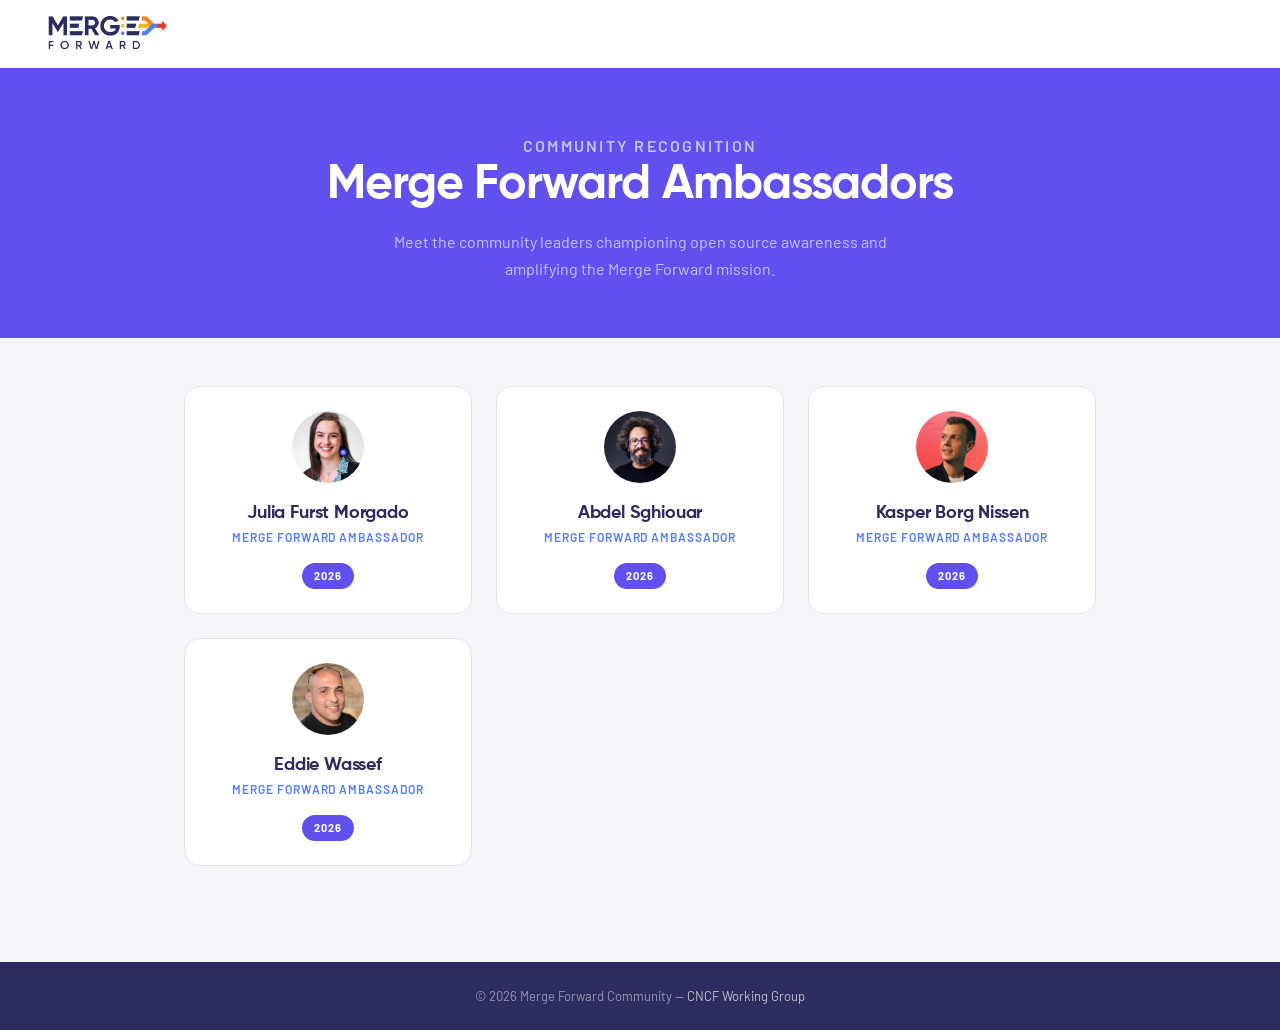
==== index.html @ b0405396 "year cahnged" ====
<!DOCTYPE html>
<html lang="en">
<head>
  <meta charset="UTF-8" />
  <meta name="viewport" content="width=device-width, initial-scale=1.0" />
  <title>Merge Forward — Ambassadors</title>
  <meta name="description" content="Meet the Merge Forward Ambassadors — community leaders championing open source awareness." />
  <link rel="stylesheet" href="css/styles.css" />
  <style>
    .hero {
      background: var(--color-violet);
      padding: 64px var(--space-xl) 56px;
      text-align: center;
    }

    .hero-label {
      font-family: var(--font-body);
      font-weight: 600;
      font-size: 12px;
      letter-spacing: 0.14em;
      text-transform: uppercase;
      color: var(--color-amber);
      margin-bottom: var(--space-md);
    }

    .hero h1 {
      font-family: var(--font-heading);
      font-weight: 700;
      font-size: 48px;
      color: var(--color-white);
      letter-spacing: -0.02em;
      line-height: 1.1;
      margin-bottom: var(--space-md);
    }

    .hero p {
      font-size: 16px;
      color: rgba(255,255,255,0.65);
      max-width: 560px;
      margin: 0 auto;
      line-height: 1.7;
    }

    .ambassadors-grid {
      max-width: 960px;
      margin: 0 auto;
      padding: var(--space-xl) var(--space-lg);
      display: grid;
      grid-template-columns: repeat(auto-fill, minmax(260px, 1fr));
      gap: var(--space-lg);
    }

    .ambassador-card {
      background: var(--color-surface);
      border: 1px solid var(--color-border);
      border-radius: var(--radius-lg);
      padding: var(--space-lg);
      display: flex;
      flex-direction: column;
      align-items: center;
      text-align: center;
      gap: var(--space-md);
      text-decoration: none;
      color: inherit;
      transition: box-shadow 0.2s ease, transform 0.2s ease;
    }

    .ambassador-card:hover {
      box-shadow: var(--shadow-md);
      transform: translateY(-2px);
      text-decoration: none;
    }

    .card-avatar {
      width: 72px;
      height: 72px;
      border-radius: var(--radius-full);
      background: var(--color-navy);
      display: flex;
      align-items: center;
      justify-content: center;
      font-family: var(--font-heading);
      font-weight: 700;
      font-size: 22px;
      color: var(--color-white);
      flex-shrink: 0;
      overflow: hidden;
    }

    .card-avatar img {
      width: 100%;
      height: 100%;
      object-fit: cover;
    }

    .card-name {
      font-family: var(--font-heading);
      font-weight: 700;
      font-size: 18px;
      color: var(--color-navy);
      letter-spacing: -0.01em;
    }

    .card-badge-label {
      font-family: var(--font-body);
      font-size: 12px;
      font-weight: 600;
      letter-spacing: 0.08em;
      text-transform: uppercase;
      color: var(--color-blue);
    }

    .card-pill {
      background: var(--color-violet);
      color: #fff;
      font-family: var(--font-body);
      font-size: 11px;
      font-weight: 700;
      letter-spacing: 0.08em;
      text-transform: uppercase;
      padding: 4px 12px;
      border-radius: var(--radius-full);
    }

    @media (max-width: 480px) {
      .hero h1 { font-size: 32px; }
      .ambassadors-grid { padding: var(--space-lg) var(--space-md); }
    }
  </style>
</head>
<body>

  <!-- HEADER -->
  <header class="site-header">
    <a href="index.html" class="logo">
      <img src="assets/logo.png" alt="Merge Forward" onerror="this.style.display='none'; this.nextElementSibling.style.display='flex';" />
      <span style="display:none; font-family:'Gilroy',sans-serif; font-weight:700; font-size:20px; color:#fff; letter-spacing:-0.01em;">MERGE<span style="color:#547DEF;">→</span>FORWARD</span>
    </a>
  </header>

  <!-- HERO -->
  <section class="hero">
    <p class="hero-label">Community recognition</p>
    <h1>Merge Forward Ambassadors</h1>
    <p>Meet the community leaders championing open source awareness and amplifying the Merge Forward mission.</p>
  </section>

  <!-- AMBASSADOR CARDS -->
  <!-- To add a new ambassador: copy one <a class="ambassador-card"> block and update the fields -->
  <div class="ambassadors-grid">

    <a href="ambassadors/julia-furst-morgado.html" class="ambassador-card">
      <div class="card-avatar">
        <img src="assets/julia-furst.jpeg" alt="Julia Furst Morgado" onerror="this.style.display='none'; this.nextElementSibling.style.display='flex';" />
        <span style="display:none">JF</span>
      </div>
      <div>
        <p class="card-name">Julia Furst Morgado</p>
        <p class="card-badge-label">Merge Forward Ambassador</p>
      </div>
      <span class="card-pill">2026</span>
    </a>

    <a href="ambassadors/abdel-sghiouar.html" class="ambassador-card">
      <div class="card-avatar">
        <img src="assets/Abdel-SGHIOUAR.jpeg" alt="Abdel Sghiouar" onerror="this.style.display='none'; this.nextElementSibling.style.display='flex';" />
        <span style="display:none">AS</span>
      </div>
      <div>
        <p class="card-name">Abdel Sghiouar</p>
        <p class="card-badge-label">Merge Forward Ambassador</p>
      </div>
      <span class="card-pill">2026</span>
    </a>

    <a href="ambassadors/kasper-borg-nissen.html" class="ambassador-card">
      <div class="card-avatar">
        <img src="assets/Kasper-Borg-Nissen.jpeg" alt="Kasper Borg Nissen" onerror="this.style.display='none'; this.nextElementSibling.style.display='flex';" />
        <span style="display:none">KN</span>
      </div>
      <div>
        <p class="card-name">Kasper Borg Nissen</p>
        <p class="card-badge-label">Merge Forward Ambassador</p>
      </div>
      <span class="card-pill">2026</span>
    </a>

    <a href="ambassadors/eddie-wassef.html" class="ambassador-card">
      <div class="card-avatar">
        <img src="assets/Eddie-Wassef.jpeg" alt="Eddie Wassef" onerror="this.style.display='none'; this.nextElementSibling.style.display='flex';" />
        <span style="display:none">EW</span>
      </div>
      <div>
        <p class="card-name">Eddie Wassef</p>
        <p class="card-badge-label">Merge Forward Ambassador</p>
      </div>
      <span class="card-pill">2026</span>
    </a>

    <!-- Add more ambassador cards here -->

  </div>

  <!-- FOOTER -->
  <footer class="site-footer">
    <p>
      &copy; 2026 Merge Forward Community &mdash;
      <a href="https://community.cncf.io/merge-forward-working-group/" target="_blank" rel="noopener">CNCF Working Group</a>
    </p>
  </footer>

</body>
</html>
---- css/styles.css ----
/* ============================================
   MERGE FORWARD — Design System
   ============================================ */

@import url('https://fonts.googleapis.com/css2?family=Barlow:wght@400;600;700&display=swap');

@font-face {
  font-family: 'Gilroy';
  src: url('../fonts/Gilroy-Regular.ttf') format('truetype');
  font-weight: 400;
  font-style: normal;
  font-display: swap;
}

@font-face {
  font-family: 'Gilroy';
  src: url('../fonts/Gilroy-Bold.ttf') format('truetype');
  font-weight: 700;
  font-style: normal;
  font-display: swap;
}

/* ============================================
   CSS VARIABLES — edit here to change branding
   ============================================ */

:root {
  /* Colors */
  --color-navy:    #2C2C5E;
  --color-blue:    #547DEF;
  --color-violet:  #6050EE;
  --color-red:     #EF2621;
  --color-orange:  #F08925;
  --color-amber:   #F1B72C;
  --color-white:   #FFFFFF;
  --color-bg:      #F5F6FA;
  --color-surface: #FFFFFF;
  --color-text:    #1A1A2E;
  --color-muted:   #6B7280;
  --color-border:  #E2E4EC;

  /* Typography */
  --font-heading: 'Gilroy', sans-serif;
  --font-body:    'Barlow', sans-serif;

  /* Spacing */
  --space-xs:  4px;
  --space-sm:  8px;
  --space-md:  16px;
  --space-lg:  24px;
  --space-xl:  48px;

  /* Radii */
  --radius-sm: 4px;
  --radius-md: 8px;
  --radius-lg: 16px;
  --radius-xl: 24px;
  --radius-full: 9999px;

  /* Shadows */
  --shadow-sm: 0 1px 3px rgba(44, 44, 94, 0.08);
  --shadow-md: 0 4px 16px rgba(44, 44, 94, 0.12);
  --shadow-lg: 0 8px 32px rgba(44, 44, 94, 0.16);
}

/* ============================================
   RESET & BASE
   ============================================ */

*, *::before, *::after {
  box-sizing: border-box;
  margin: 0;
  padding: 0;
}

html {
  font-size: 16px;
  -webkit-font-smoothing: antialiased;
  -moz-osx-font-smoothing: grayscale;
}

body {
  font-family: var(--font-body);
  font-weight: 400;
  color: var(--color-text);
  background-color: var(--color-bg);
  line-height: 1.6;
  min-height: 100vh;
}

a {
  color: var(--color-blue);
  text-decoration: none;
  transition: opacity 0.2s ease;
}

a:hover {
  opacity: 0.75;
  text-decoration: underline;
}

/* ============================================
   HEADER
   ============================================ */

.site-header {
  background: var(--color-white);
  box-shadow: 0 1px 8px rgba(44, 44, 94, 0.10);
  padding: var(--space-md) var(--space-xl);
  display: flex;
  align-items: center;
  justify-content: space-between;
}

.site-header .logo {
  display: flex;
  align-items: center;
  gap: var(--space-sm);
  text-decoration: none;
}

.site-header .logo img {
  height: 36px;
  width: auto;
}

/* ============================================
   BADGE ISSUED TO BANNER
   ============================================ */

.issued-banner {
  background: var(--color-white);
  border-bottom: 1px solid var(--color-border);
  padding: var(--space-md) var(--space-xl);
  display: flex;
  align-items: center;
  gap: var(--space-md);
}

.issued-avatar {
  width: 48px;
  height: 48px;
  border-radius: var(--radius-full);
  background: var(--color-bg);
  border: 2px solid var(--color-border);
  display: flex;
  align-items: center;
  justify-content: center;
  flex-shrink: 0;
  overflow: hidden;
}

.issued-avatar img {
  width: 100%;
  height: 100%;
  object-fit: cover;
}

.issued-avatar .avatar-placeholder {
  font-family: var(--font-heading);
  font-weight: 700;
  font-size: 18px;
  color: var(--color-navy);
}

.issued-info {
  flex: 1;
}

.issued-info .issued-to {
  font-size: 15px;
  color: var(--color-text);
}

.issued-info .issued-to strong {
  font-weight: 600;
}

.issued-info .issued-date {
  font-size: 13px;
  color: var(--color-muted);
  margin-top: 2px;
}

.issued-actions {
  display: flex;
  gap: var(--space-sm);
  align-items: center;
}

/* ============================================
   MAIN LAYOUT
   ============================================ */

.main-content {
  max-width: 960px;
  margin: 0 auto;
  padding: var(--space-xl) var(--space-lg);
  display: grid;
  grid-template-columns: 320px 1fr;
  gap: var(--space-xl);
  align-items: start;
}

/* ============================================
   BADGE VISUAL (left column)
   ============================================ */

.badge-visual {
  display: flex;
  flex-direction: column;
  align-items: center;
  gap: var(--space-lg);
}

/* The real badge PNG */
.badge-img {
  width: 280px;
  height: 280px;
  object-fit: contain;
  filter: drop-shadow(0 8px 24px rgba(44, 44, 94, 0.22));
  transition: transform 0.3s ease;
}

.badge-img:hover {
  transform: scale(1.03);
}

/* Share button below badge */
.btn-linkedin {
  display: inline-flex;
  align-items: center;
  gap: var(--space-sm);
  background: #0A66C2;
  color: var(--color-white);
  font-family: var(--font-body);
  font-weight: 600;
  font-size: 14px;
  padding: 10px 20px;
  border-radius: var(--radius-md);
  border: none;
  cursor: pointer;
  text-decoration: none;
  transition: opacity 0.2s ease, transform 0.15s ease;
}

.btn-linkedin:hover {
  opacity: 0.9;
  transform: translateY(-1px);
  text-decoration: none;
  color: var(--color-white);
}

.btn-linkedin svg {
  width: 18px;
  height: 18px;
  fill: currentColor;
  flex-shrink: 0;
}

/* ============================================
   BADGE DETAILS (right column)
   ============================================ */

.badge-details {
  display: flex;
  flex-direction: column;
  gap: var(--space-lg);
}

.badge-main-title {
  font-family: var(--font-heading);
  font-weight: 700;
  font-size: 36px;
  color: var(--color-navy);
  line-height: 1.15;
  letter-spacing: -0.02em;
}

.badge-issuer {
  font-family: var(--font-body);
  font-size: 15px;
  color: var(--color-muted);
  display: flex;
  align-items: center;
  gap: var(--space-xs);
}

.badge-issuer a {
  color: var(--color-blue);
  font-weight: 600;
}

.badge-description {
  font-family: var(--font-body);
  font-size: 15px;
  color: var(--color-text);
  line-height: 1.75;
  border-top: 1px solid var(--color-border);
  padding-top: var(--space-lg);
}

.badge-description a {
  color: var(--color-blue);
  font-weight: 600;
}

/* ============================================
   SECTION BLOCKS (Skills, Earning Criteria)
   ============================================ */

.badge-section {
  border-top: 1px solid var(--color-border);
  padding-top: var(--space-lg);
}

.badge-section h2 {
  font-family: var(--font-heading);
  font-weight: 700;
  font-size: 18px;
  color: var(--color-navy);
  margin-bottom: var(--space-md);
  letter-spacing: -0.01em;
}

/* Skills tags */
.skills-list {
  display: flex;
  flex-wrap: wrap;
  gap: var(--space-sm);
  list-style: none;
}

.skill-tag {
  font-family: var(--font-body);
  font-size: 13px;
  font-weight: 600;
  color: var(--color-navy);
  background: var(--color-bg);
  border: 1px solid var(--color-border);
  padding: 6px 14px;
  border-radius: var(--radius-full);
  letter-spacing: 0.01em;
  transition: border-color 0.2s, background 0.2s;
}

.skill-tag:hover {
  border-color: var(--color-blue);
  background: #EEF3FE;
}

/* Earning criteria */
.criteria-list {
  list-style: none;
  display: flex;
  flex-direction: column;
  gap: var(--space-sm);
}

.criteria-list li {
  display: flex;
  align-items: flex-start;
  gap: var(--space-sm);
  font-size: 15px;
  color: var(--color-text);
}

.criteria-list li::before {
  content: '';
  display: inline-block;
  width: 8px;
  height: 8px;
  border-radius: var(--radius-full);
  background: var(--color-violet);
  flex-shrink: 0;
  margin-top: 7px;
}

/* ============================================
   BUTTONS
   ============================================ */

.btn-verify {
  display: inline-flex;
  align-items: center;
  gap: 6px;
  background: transparent;
  color: var(--color-navy);
  font-family: var(--font-body);
  font-weight: 600;
  font-size: 14px;
  padding: 8px 16px;
  border-radius: var(--radius-md);
  border: 1.5px solid var(--color-navy);
  cursor: pointer;
  text-decoration: none;
  transition: background 0.2s, color 0.2s;
}

.btn-verify:hover {
  background: var(--color-navy);
  color: var(--color-white);
  text-decoration: none;
}

/* ============================================
   FOOTER
   ============================================ */

.site-footer {
  background: var(--color-navy);
  color: rgba(255,255,255,0.5);
  text-align: center;
  padding: var(--space-lg) var(--space-xl);
  font-size: 13px;
  font-family: var(--font-body);
  margin-top: var(--space-xl);
}

.site-footer a {
  color: rgba(255,255,255,0.7);
}

/* ============================================
   ANIMATIONS
   ============================================ */

@keyframes fadeInUp {
  from { opacity: 0; transform: translateY(16px); }
  to   { opacity: 1; transform: translateY(0); }
}

.badge-visual   { animation: fadeInUp 0.5s ease both; }
.badge-details  { animation: fadeInUp 0.5s ease 0.1s both; }
.issued-banner  { animation: fadeInUp 0.4s ease both; }

/* ============================================
   RESPONSIVE
   ============================================ */

@media (max-width: 768px) {
  .site-header {
    padding: var(--space-md);
  }

  .issued-banner {
    padding: var(--space-md);
    flex-wrap: wrap;
    gap: var(--space-sm);
  }

  .issued-actions {
    width: 100%;
    justify-content: flex-end;
  }

  .main-content {
    grid-template-columns: 1fr;
    padding: var(--space-lg) var(--space-md);
    gap: var(--space-lg);
  }

  .badge-img {
    width: 240px;
    height: 240px;
  }

  .badge-main-title {
    font-size: 28px;
  }
}

@media (max-width: 480px) {
  .badge-img {
    width: 200px;
    height: 200px;
  }

  .badge-main-title {
    font-size: 24px;
  }
}
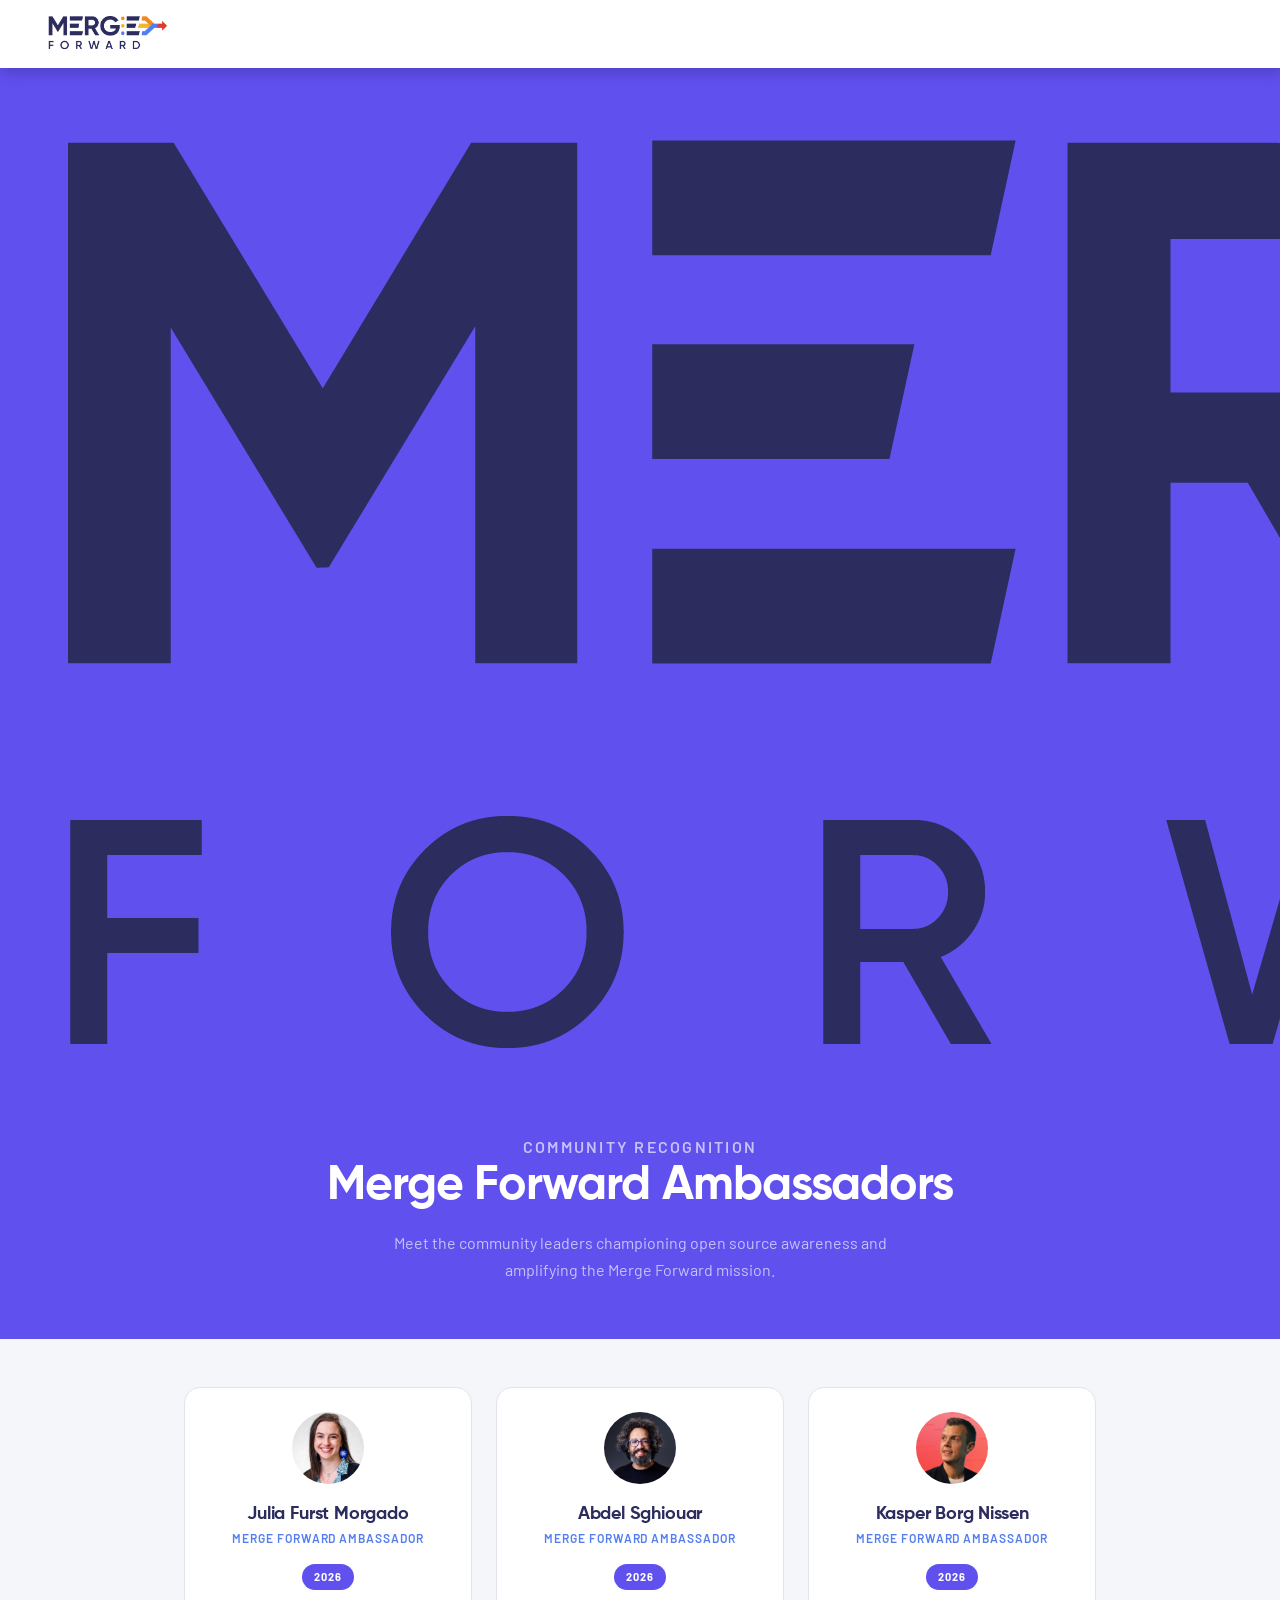
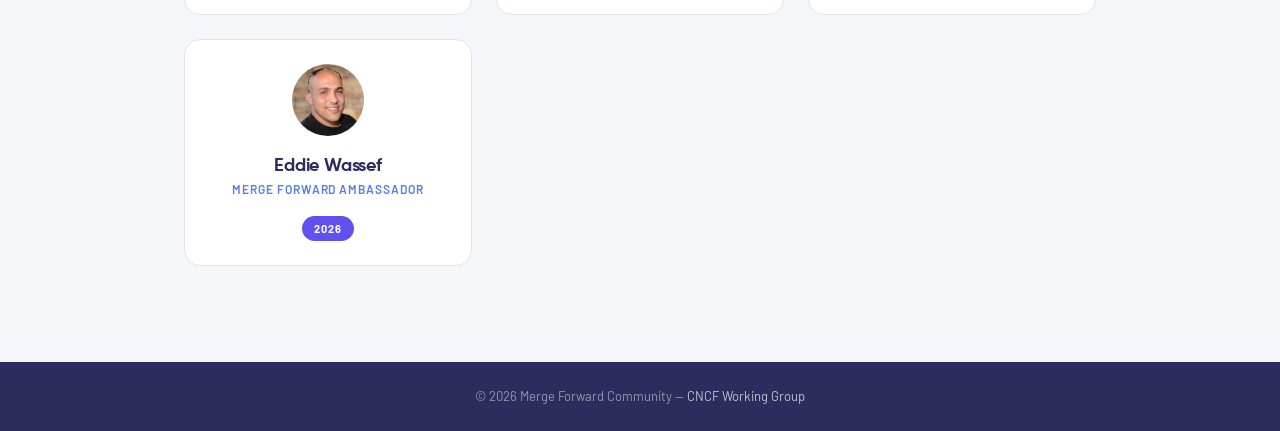
==== commit 163fef9d: "added logo to hero" ====
--- a/index.html
+++ b/index.html
@@ -7,6 +7,8 @@
   <meta name="description" content="Meet the Merge Forward Ambassadors — community leaders championing open source awareness." />
   <link rel="stylesheet" href="css/styles.css" />
   <style>
+
+
     .hero {
       background: var(--color-violet);
       padding: 64px var(--space-xl) 56px;
@@ -140,6 +142,10 @@
 
   <!-- HERO -->
   <section class="hero">
+    <div class="hero-logo">
+      <img src="assets/logo.png" alt="Merge Forward Logo" onerror="this.style.display='none'; this.nextElementSibling.style.display='flex';" />
+      <span style="display:none; font-family:'Gilroy',sans-serif; font-weight:700; font-size:28px; color:#fff; letter-spacing:-0.01em;">MERGE<span style="color:#547DEF;">→</span>FORWARD</span>
+    </div>
     <p class="hero-label">Community recognition</p>
     <h1>Merge Forward Ambassadors</h1>
     <p>Meet the community leaders championing open source awareness and amplifying the Merge Forward mission.</p>
--- a/css/styles.css
+++ b/css/styles.css
@@ -104,8 +104,10 @@
    ============================================ */
 
 .site-header {
+  position: relative;
+  z-index: 10;
   background: var(--color-white);
-  box-shadow: 0 1px 8px rgba(44, 44, 94, 0.10);
+  box-shadow: 2px 6px 12px rgba(36, 30, 93, 0.25);  
   padding: var(--space-md) var(--space-xl);
   display: flex;
   align-items: center;
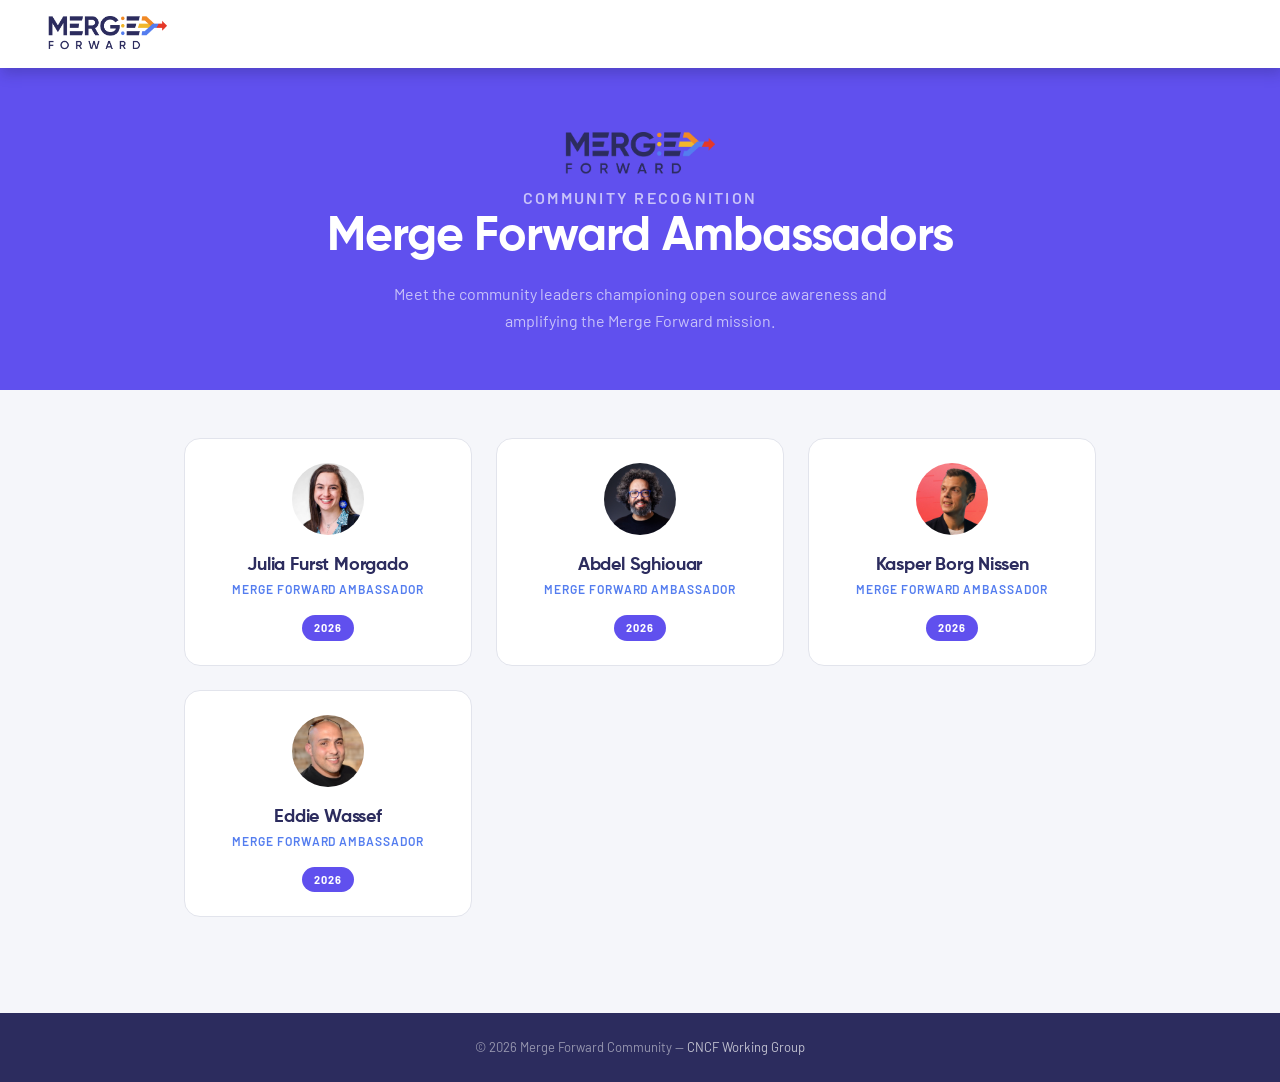
==== commit 828dea68: "Update index.html" ====
--- a/index.html
+++ b/index.html
@@ -14,6 +14,11 @@
       padding: 64px var(--space-xl) 56px;
       text-align: center;
     }
+
+  .hero-logo img {
+  width: 150px; 
+  height: auto;
+}
 
     .hero-label {
       font-family: var(--font-body);
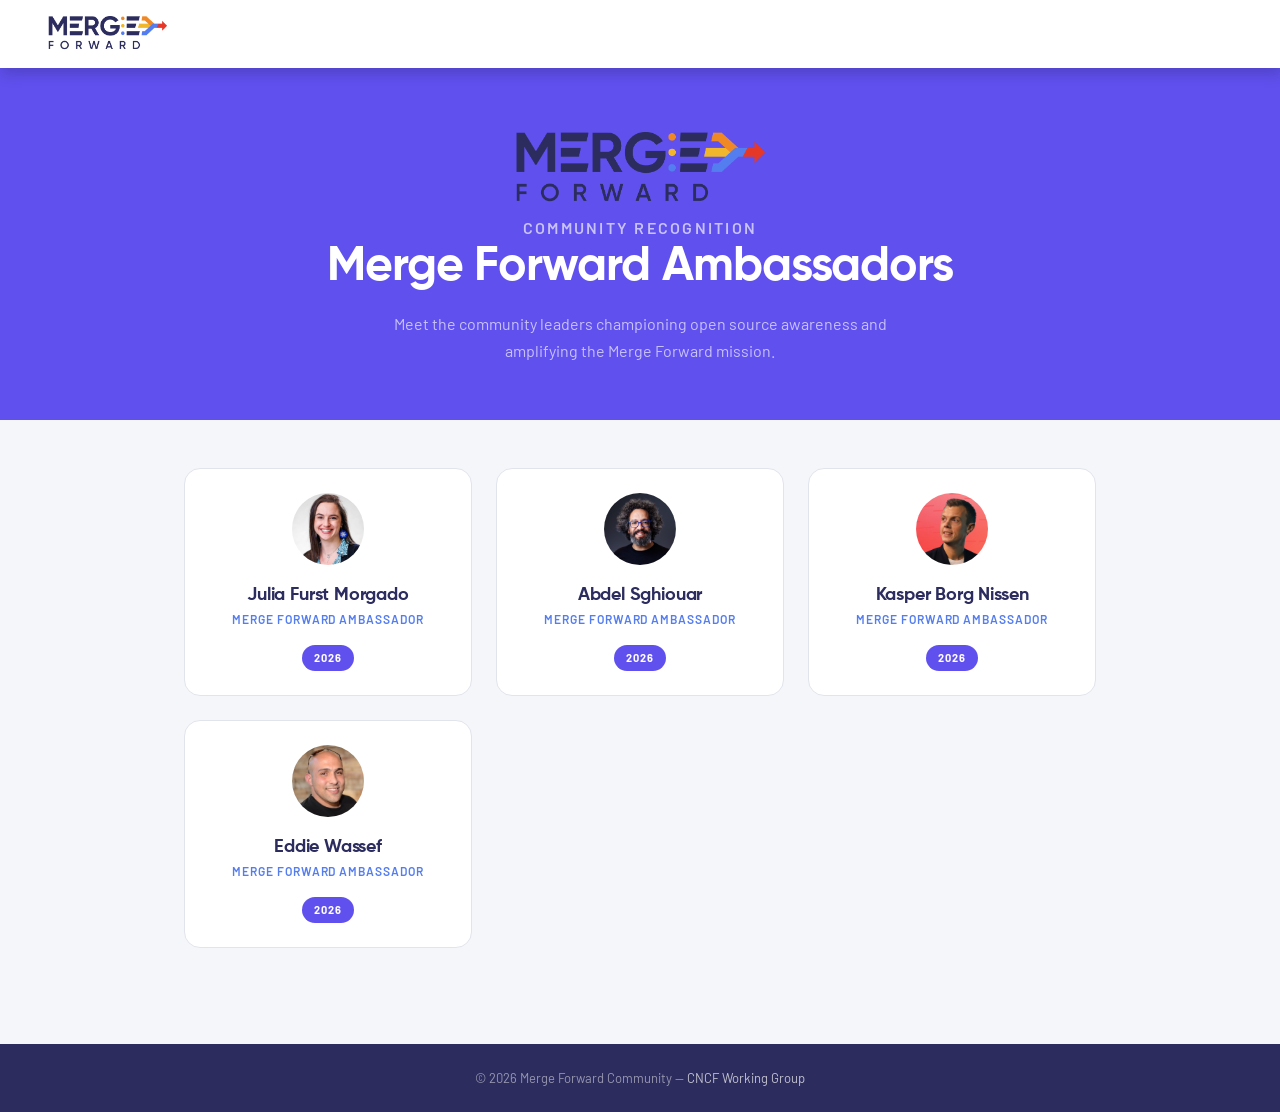
==== commit 1ab0eafe: "Update index.html" ====
--- a/index.html
+++ b/index.html
@@ -16,7 +16,7 @@
     }
 
   .hero-logo img {
-  width: 150px; 
+  width: 250px; 
   height: auto;
 }
 
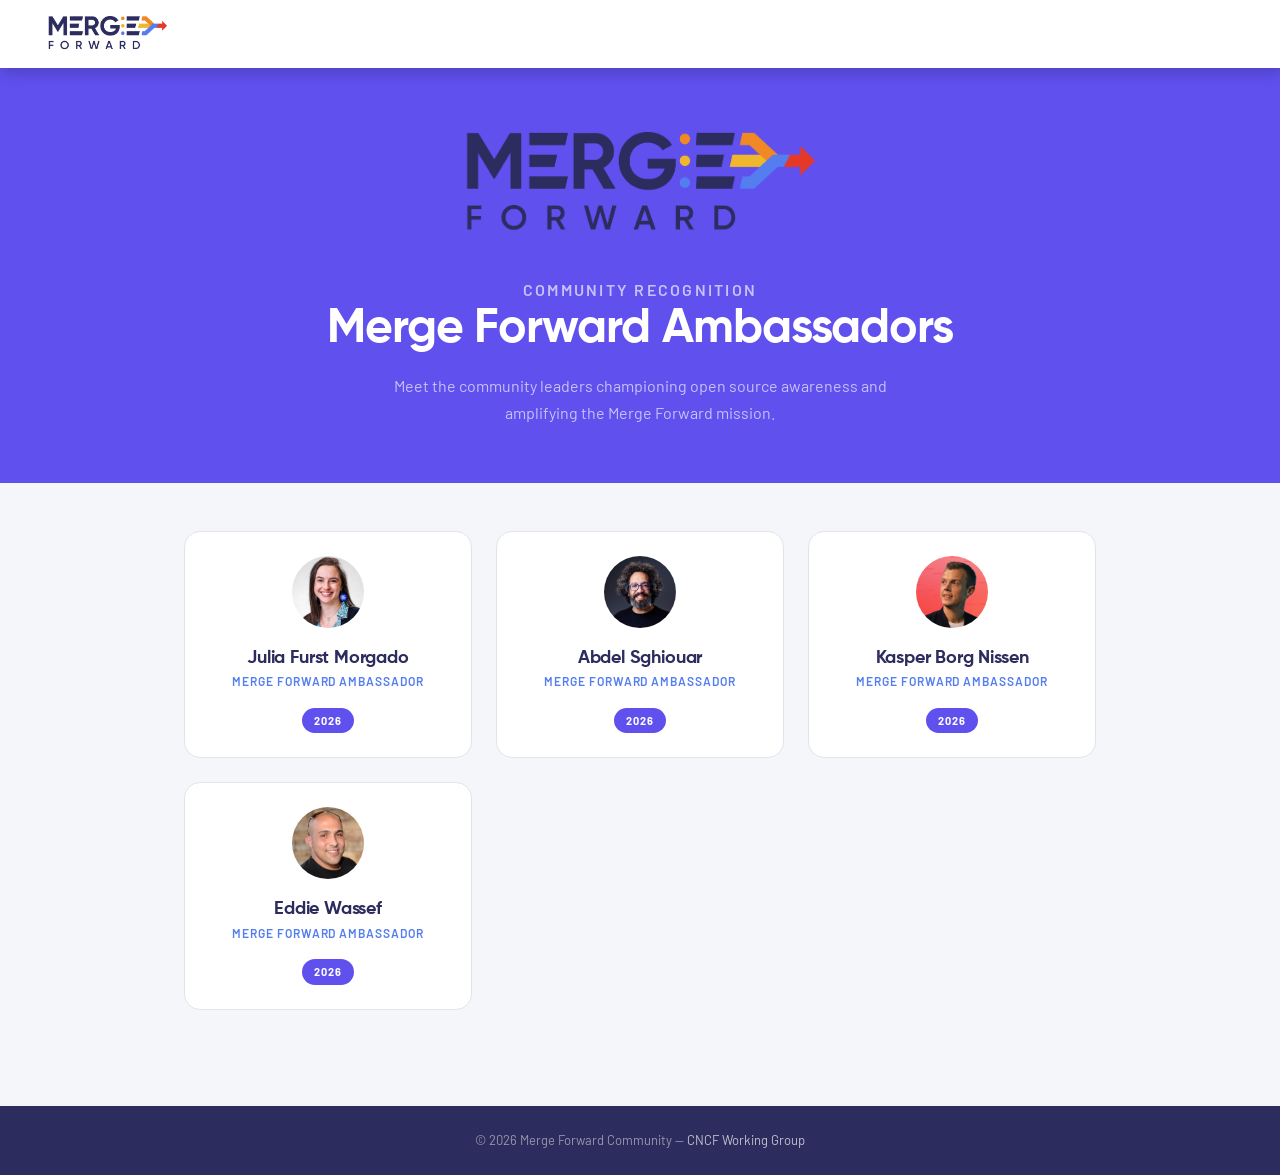
==== commit 0a49954b: "logo adjustment" ====
--- a/index.html
+++ b/index.html
@@ -16,8 +16,9 @@
     }
 
   .hero-logo img {
-  width: 250px; 
+  width: 350px; 
   height: auto;
+  margin-bottom: 2rem;
 }
 
     .hero-label {
